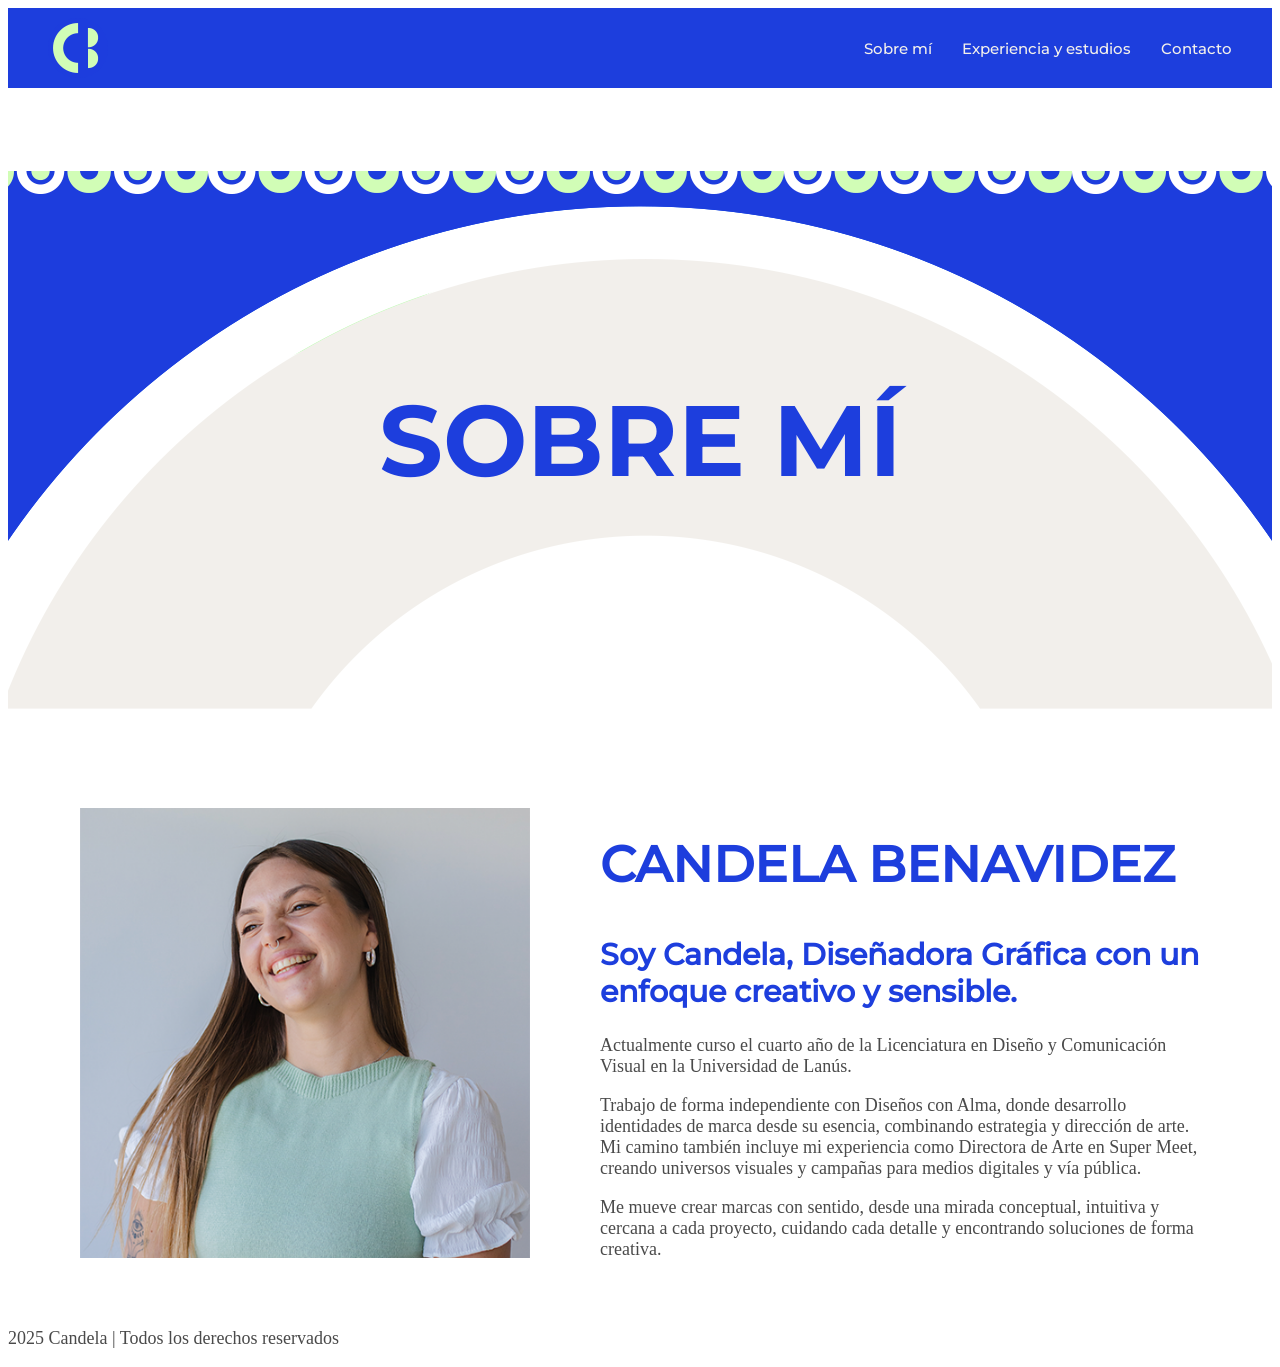
==== index.html @ 32b018f2 "cambios en el background y tipografias" ====
<!doctype html>
<html>
    <head>
        <meta charset="UTF-8">
        <title>Curriculum Benavidez Candela</title> 
        <link href="estilos.css" rel="stylesheet" type="text/css">
    </head>
<body>
    <header>
        <nav class="botonera">
            <img src="img/logo_header.png" alt="Logo de Candela" width="60" height="60" class="logo">
            <ul>
                <li><a href="index.html">Sobre mí</a></li>
                <li><a href="experiencia_estudios.html">Experiencia y estudios</a></li>
                <li><a href="contacto.html">Contacto</a></li>
            </ul>
        </nav>
    </header>

    <main id="cabecera">
        <h2 class="titulo">SOBRE MÍ</h2>
        <section class="contenido">
            <div class="contenido-imagen">
                <img src="img/foto-perfil.png" alt="Foto de perfil de Candela" width="450" height="450">
            </div>
            <div class="contenido-texto">
                <h1>CANDELA BENAVIDEZ</h1>
                <h2>Soy Candela, Diseñadora Gráfica con un enfoque creativo y sensible.</h2>
                <p> Actualmente curso el cuarto año de la Licenciatura en Diseño y Comunicación Visual en la Universidad de Lanús.</p>                    
                    <p> Trabajo de forma independiente con Diseños con Alma, donde desarrollo identidades de marca desde su esencia, combinando estrategia y dirección de arte. Mi camino también incluye mi experiencia como Directora de Arte en Super Meet, creando universos visuales y campañas para medios digitales y vía pública.</p>              
                        <p> Me mueve crear marcas con sentido, desde una mirada conceptual, intuitiva y cercana a cada proyecto, cuidando cada detalle y encontrando soluciones de forma creativa.</p>
            </div>
        </section>
    </main>

    <footer>
        <p>2025 Candela | Todos los derechos reservados</p>
    </footer>
</body>
</html>
---- estilos.css ----
@charset "utf-8";
@font-face {
    font-family: "montserrat bold";
    src: url(fonts/Montserrat-Bold.ttf) format('truetype');
    font-weight: bold;
    font-style: normal;
}
@font-face {
    font-family: "montserrat medium";
    src: url(fonts/Montserrat-Medium.ttf) format('truetype');
    font: weight 500px;
    font-style: normal;
}
@font-face {
    font-family: "montserrat regular";
    src: url(fonts/Montserrat-Regular.ttf) format ('truetype');
    font-weight: regular;
    font-style: normal;
}
h1{
    color: #1d3edd;
    font-size: 50px;
    font-family: "montserrat medium";
}
h2{
    color: #1d3edd;
    font-size: 30px;
    font-family:"montserrat medium";
}
h3{
    color: #4a4a4a;
    font-size: 25px;
    font-family: "montserrat regular";
}
p{
    color: #4a4a4a;
    font-size:18px;
    font-family: "montserrat regular";
}

.botonera {
    /*width: 1440px;*/
    height: 80px;
    background-color: #1d3edd;
    display: flex;
    justify-content: space-between;
    align-items: center;
    padding-right: 40px;
}
.botonera ul {
    list-style: none;
    display: flex;
    margin: 0;
    padding: 0;
    gap: 30px; 
    font-size: 15px;
    font-family: "montserrat medium";
}

a{
    text-decoration: none;
}
a:link{
    color: #f3f0eb;
}
a:visited {
    color: #f3f0eb;
}
a:hover{
    color: #d3feb6;
    font-size: medium;
}
.logo {
    height: 60px;
    margin-left: 40px;
    margin-right: auto;
  }

#cabecera
.titulo {
    width: 100%;
    height: 538px;
    display: flex;
    justify-content: center;
    align-items: center;
    color: #1d3edd;
    font-size: 100px;
    font-family: "montserrat bold";
    background-image: url(img/fondo_sobremi.png);
    background-repeat: no-repeat;
    background-size: cover;    
    background-position: center;
}
 .contenido {
        display: flex;
        /*flex-wrap: wrap;*/
        align-items: center;
        justify-content: center;
        gap: 40px;
        max-width: 1200px;
        margin: 50px auto;
 }

 .contenido-imagen img {
        object-fit: cover;
        margin-right: 30px;
    }
    
.contenido-texto {
        max-width: 50%;
     }

.fondo {
        display: block;
        width: 100%;
    }
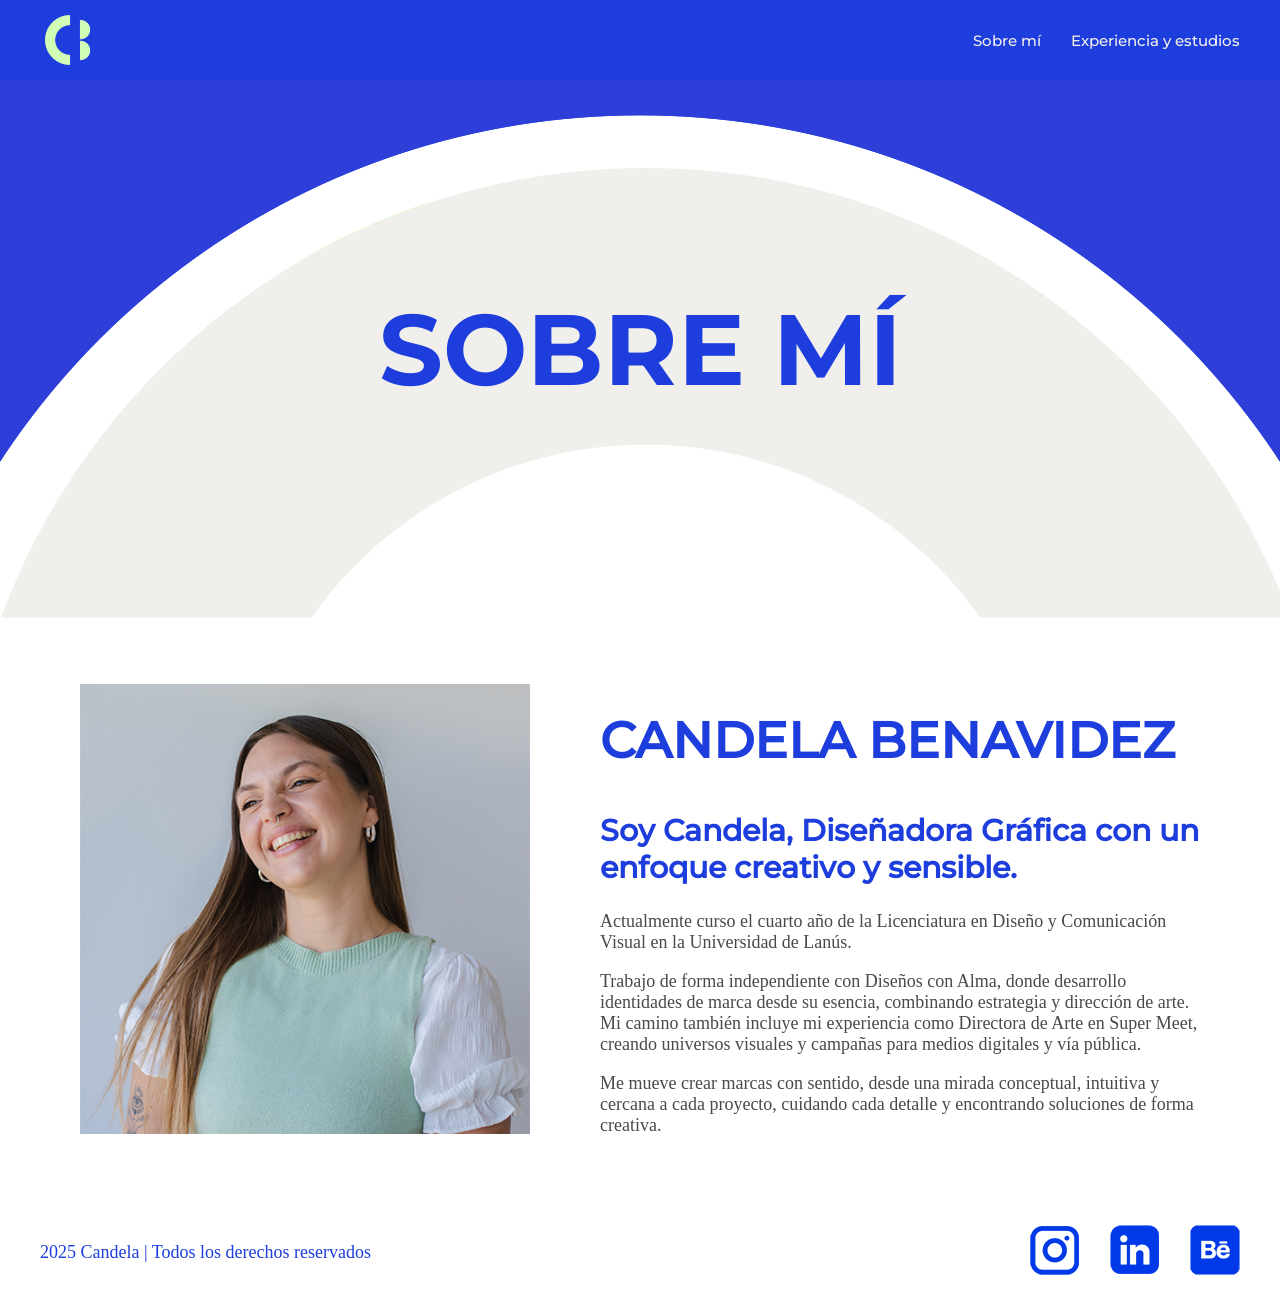
==== commit bb59ce4f: "Pre entrega TP1 CV" ====
--- a/index.html
+++ b/index.html
@@ -4,6 +4,7 @@
         <meta charset="UTF-8">
         <title>Curriculum Benavidez Candela</title> 
         <link href="estilos.css" rel="stylesheet" type="text/css">
+        <link rel="icon" href="img/favicon.png">
     </head>
 <body>
     <header>
@@ -12,7 +13,6 @@
             <ul>
                 <li><a href="index.html">Sobre mí</a></li>
                 <li><a href="experiencia_estudios.html">Experiencia y estudios</a></li>
-                <li><a href="contacto.html">Contacto</a></li>
             </ul>
         </nav>
     </header>
@@ -33,8 +33,23 @@
         </section>
     </main>
 
-    <footer>
+    <footer class="footer">
+<section class="derechos-reservados">
         <p>2025 Candela | Todos los derechos reservados</p>
+    </section>
+    <section class="redes">
+        <a href="https://www.instagram.com/candelabenavidezz/" target="_blank">
+            <img src="img/icono-instagram.png">
+        </a>
+
+        <a href="https://www.linkedin.com/in/candelabe" target="_blank">
+            <img src= "img/icono-linkedin.png">
+        </a>
+
+        <a href="https://www.behance.net/candelabenavid" target="_blank">
+            <img src="img/icono-behance.png">
+        </a>
+    </section>
     </footer>
-</body>
+</body
 </html> 
--- a/estilos.css
+++ b/estilos.css
@@ -28,7 +28,7 @@
     font-family:"montserrat medium";
 }
 h3{
-    color: #4a4a4a;
+    color:#1d3edd;
     font-size: 25px;
     font-family: "montserrat regular";
 }
@@ -39,7 +39,6 @@
 }
 
 .botonera {
-    /*width: 1440px;*/
     height: 80px;
     background-color: #1d3edd;
     display: flex;
@@ -76,8 +75,7 @@
     margin-right: auto;
   }
 
-#cabecera
-.titulo {
+#cabecera .titulo {
     width: 100%;
     height: 538px;
     display: flex;
@@ -90,10 +88,10 @@
     background-repeat: no-repeat;
     background-size: cover;    
     background-position: center;
+    margin: 0;
 }
  .contenido {
         display: flex;
-        /*flex-wrap: wrap;*/
         align-items: center;
         justify-content: center;
         gap: 40px;
@@ -115,3 +113,79 @@
         width: 100%;
     }
 
+.footer {
+    display: flex;
+    justify-content: space-between;
+    align-items: center;
+    padding: 20px 40px;
+}
+
+.footer p {
+    color: #1d3edd;
+}
+.redes{
+    display: flex;
+    gap: 30px;
+}
+
+#cabecera-experiencia-estudios .titulo {
+    width: 100%;
+    height: 538px;
+    display: flex;
+    justify-content:left;
+    align-items: center;
+    color: #1d3edd;
+    font-size: 100px;
+    font-family: "montserrat bold";
+    background-image: url(img/fondo_experienciayestudios.png);
+    background-repeat: no-repeat;
+    background-size: cover;    
+    background-position: center;
+    margin: 0;
+    padding-left: 40px;
+    box-sizing: border-box;
+}
+.experiencia {
+    background-image: url(img/fondo_experiencia-lista.png);
+    background-size: cover;
+    background-repeat: no-repeat;
+    background-position: center;
+    }
+.contenido-experiencia{
+    max-width: 700px;
+    margin-left: 40px;
+    margin-top: 40px;
+} 
+.experiencia ul {
+    list-style: none;
+}
+.dos-columnas {
+    background-image: url(img/fondo_doscolumnas.png);
+    background-size: 50% 100%;
+    background-repeat: no-repeat;
+    background-position: left;
+    display: flex;
+    gap: 150px;
+    padding: 40px;
+}
+.dos-columnas ul {
+    list-style: none;
+}
+.dos-columnas li {
+    color:#1d3edd;
+    font-size:18px;
+    font-family: "montserrat regular";
+}
+.titulo-trabajos{
+    margin-left: 40px;
+    padding: 20px;
+}
+.galeria {
+    display: flex;
+    justify-content: center;
+    gap: 40px;
+}
+
+body {
+    margin: 0;
+}
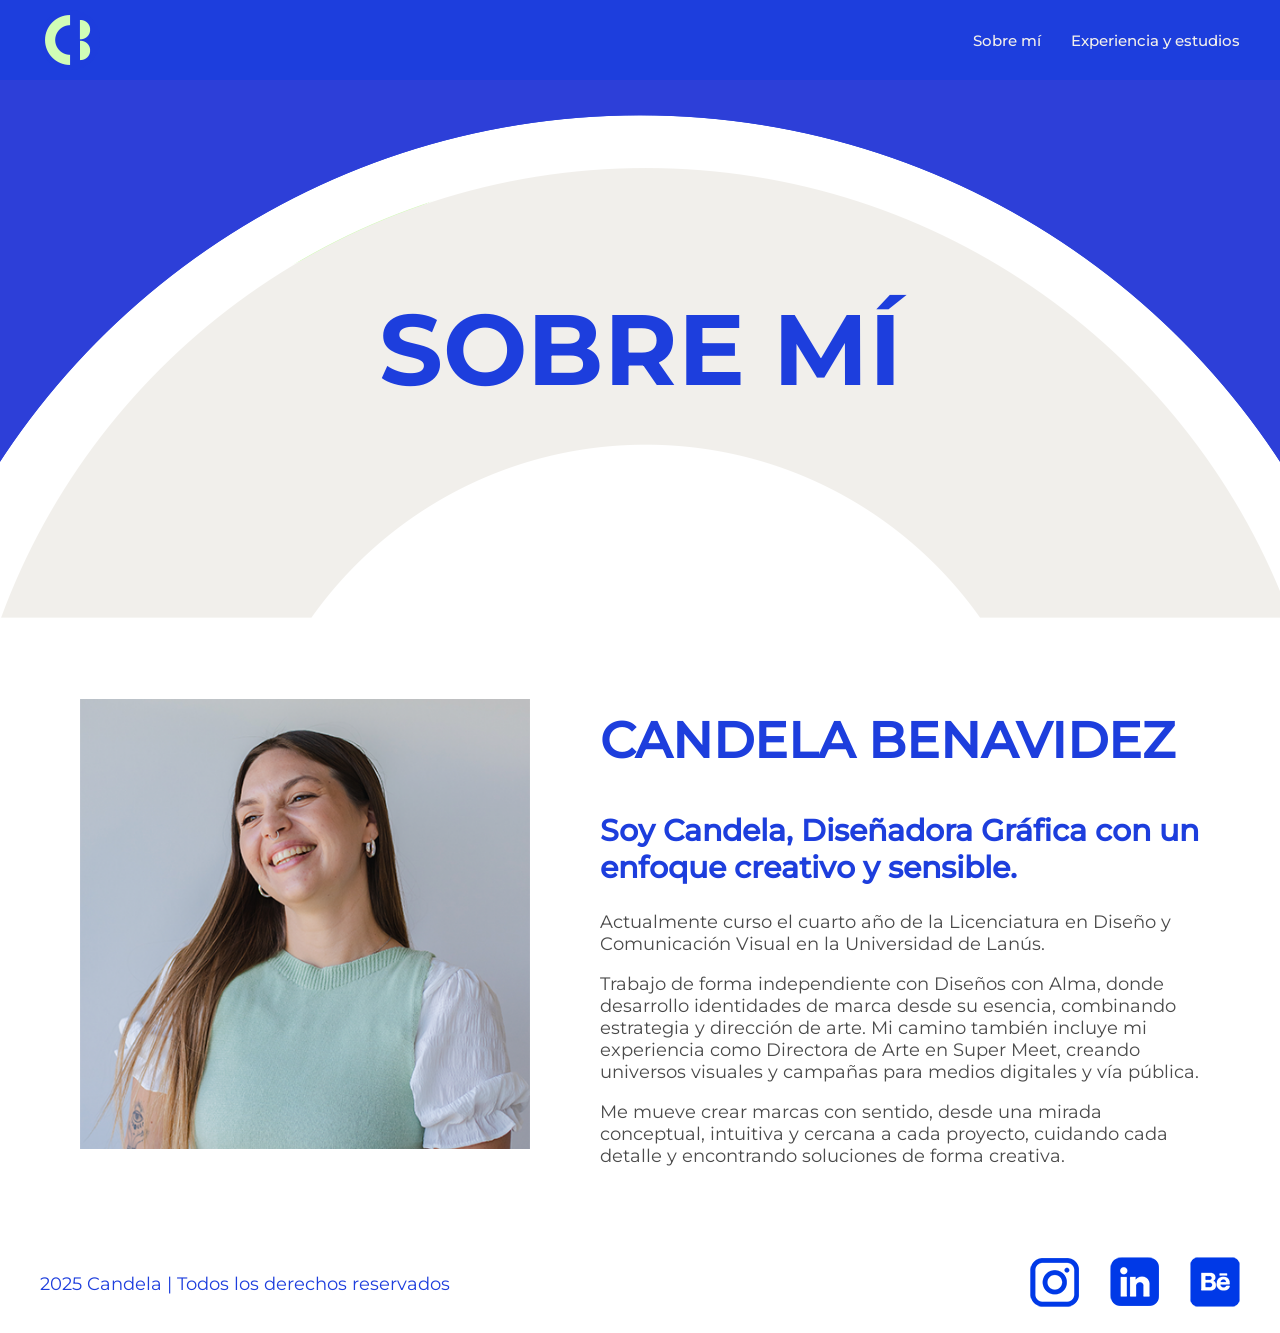
==== commit 709331c6: "ENTREGA CON CORRECCIONES" ====
--- a/index.html
+++ b/index.html
@@ -4,11 +4,11 @@
         <meta charset="UTF-8">
         <title>Curriculum Benavidez Candela</title> 
         <link href="estilos.css" rel="stylesheet" type="text/css">
-        <link rel="icon" href="img/favicon.png">
+        <link rel="icon" type="image/png" href="img/favicon.png">
     </head>
 <body>
     <header>
-        <nav class="botonera">
+        <nav>
             <img src="img/logo_header.png" alt="Logo de Candela" width="60" height="60" class="logo">
             <ul>
                 <li><a href="index.html">Sobre mí</a></li>
@@ -16,7 +16,6 @@
             </ul>
         </nav>
     </header>
-
     <main id="cabecera">
         <h2 class="titulo">SOBRE MÍ</h2>
         <section class="contenido">
@@ -27,29 +26,26 @@
                 <h1>CANDELA BENAVIDEZ</h1>
                 <h2>Soy Candela, Diseñadora Gráfica con un enfoque creativo y sensible.</h2>
                 <p> Actualmente curso el cuarto año de la Licenciatura en Diseño y Comunicación Visual en la Universidad de Lanús.</p>                    
-                    <p> Trabajo de forma independiente con Diseños con Alma, donde desarrollo identidades de marca desde su esencia, combinando estrategia y dirección de arte. Mi camino también incluye mi experiencia como Directora de Arte en Super Meet, creando universos visuales y campañas para medios digitales y vía pública.</p>              
-                        <p> Me mueve crear marcas con sentido, desde una mirada conceptual, intuitiva y cercana a cada proyecto, cuidando cada detalle y encontrando soluciones de forma creativa.</p>
+                <p> Trabajo de forma independiente con Diseños con Alma, donde desarrollo identidades de marca desde su esencia, combinando estrategia y dirección de arte. Mi camino también incluye mi experiencia como Directora de Arte en Super Meet, creando universos visuales y campañas para medios digitales y vía pública.</p>              
+                <p> Me mueve crear marcas con sentido, desde una mirada conceptual, intuitiva y cercana a cada proyecto, cuidando cada detalle y encontrando soluciones de forma creativa.</p>
             </div>
         </section>
     </main>
-
-    <footer class="footer">
-<section class="derechos-reservados">
-        <p>2025 Candela | Todos los derechos reservados</p>
-    </section>
-    <section class="redes">
-        <a href="https://www.instagram.com/candelabenavidezz/" target="_blank">
-            <img src="img/icono-instagram.png">
-        </a>
-
-        <a href="https://www.linkedin.com/in/candelabe" target="_blank">
-            <img src= "img/icono-linkedin.png">
-        </a>
-
-        <a href="https://www.behance.net/candelabenavid" target="_blank">
-            <img src="img/icono-behance.png">
-        </a>
-    </section>
+    <footer>
+        <div class="derechos-reservados">
+            <p>2025 Candela | Todos los derechos reservados</p>
+        </div>
+        <div class="redes">
+            <a href="https://www.instagram.com/candelabenavidezz/" target="_blank">
+            <img src="img/icono-instagram.png" alt="Instagram" width="50" height="50">
+            </a>
+            <a href="https://www.linkedin.com/in/candelabe" target="_blank">
+            <img src= "img/icono-linkedin.png" alt="Instagram" width="50" height="50">
+            </a>
+            <a href="https://www.behance.net/candelabenavid" target="_blank">
+            <img src="img/icono-behance.png" alt="Instagram" width="50" height="50">
+            </a>
+        </div>
     </footer>
-</body
+</body>
 </html> 
--- a/estilos.css
+++ b/estilos.css
@@ -8,13 +8,13 @@
 @font-face {
     font-family: "montserrat medium";
     src: url(fonts/Montserrat-Medium.ttf) format('truetype');
-    font: weight 500px;
+    font-weight: 500;
     font-style: normal;
 }
 @font-face {
     font-family: "montserrat regular";
-    src: url(fonts/Montserrat-Regular.ttf) format ('truetype');
-    font-weight: regular;
+    src: url(fonts/Montserrat-Regular.ttf) format('truetype');
+    font-weight: normal;
     font-style: normal;
 }
 h1{
@@ -38,7 +38,7 @@
     font-family: "montserrat regular";
 }
 
-.botonera {
+nav {
     height: 80px;
     background-color: #1d3edd;
     display: flex;
@@ -46,7 +46,7 @@
     align-items: center;
     padding-right: 40px;
 }
-.botonera ul {
+nav ul {
     list-style: none;
     display: flex;
     margin: 0;
@@ -81,7 +81,6 @@
     display: flex;
     justify-content: center;
     align-items: center;
-    color: #1d3edd;
     font-size: 100px;
     font-family: "montserrat bold";
     background-image: url(img/fondo_sobremi.png);
@@ -113,14 +112,14 @@
         width: 100%;
     }
 
-.footer {
+footer {
     display: flex;
     justify-content: space-between;
     align-items: center;
     padding: 20px 40px;
 }
 
-.footer p {
+footer p {
     color: #1d3edd;
 }
 .redes{
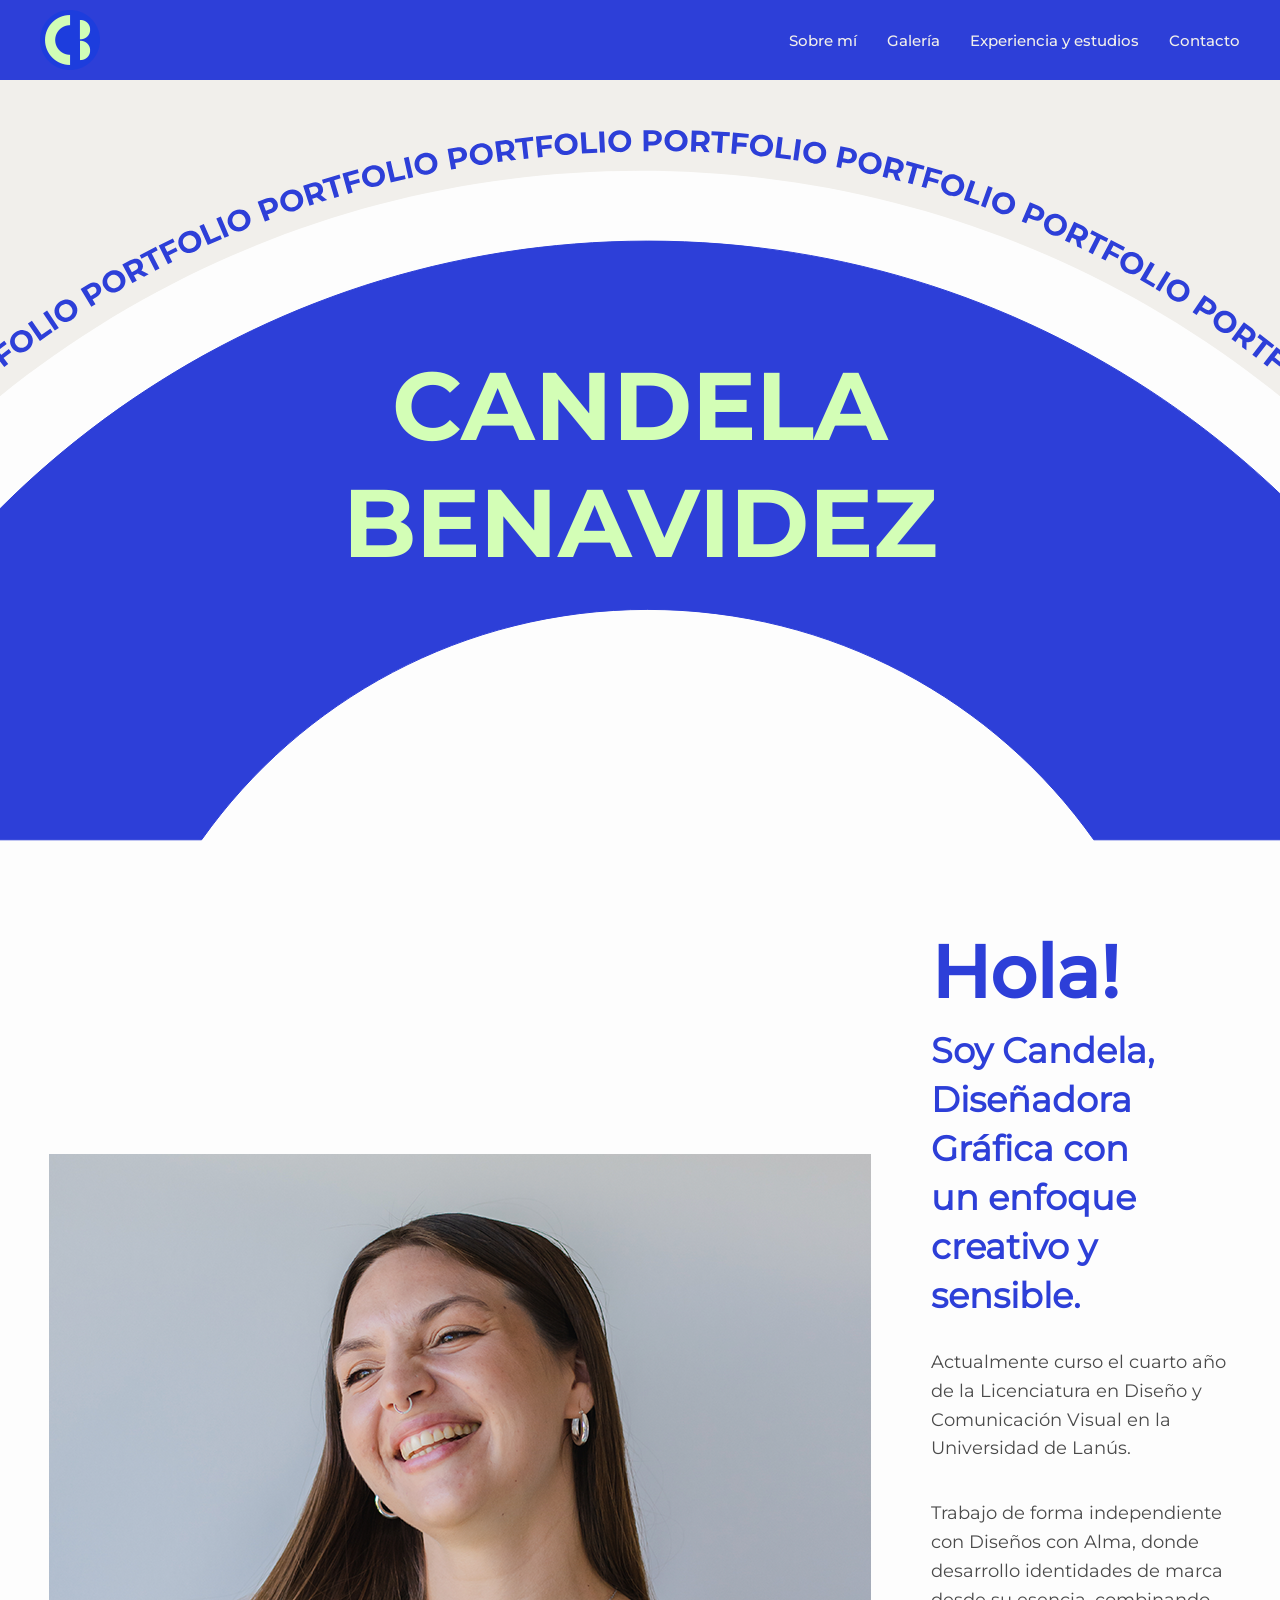
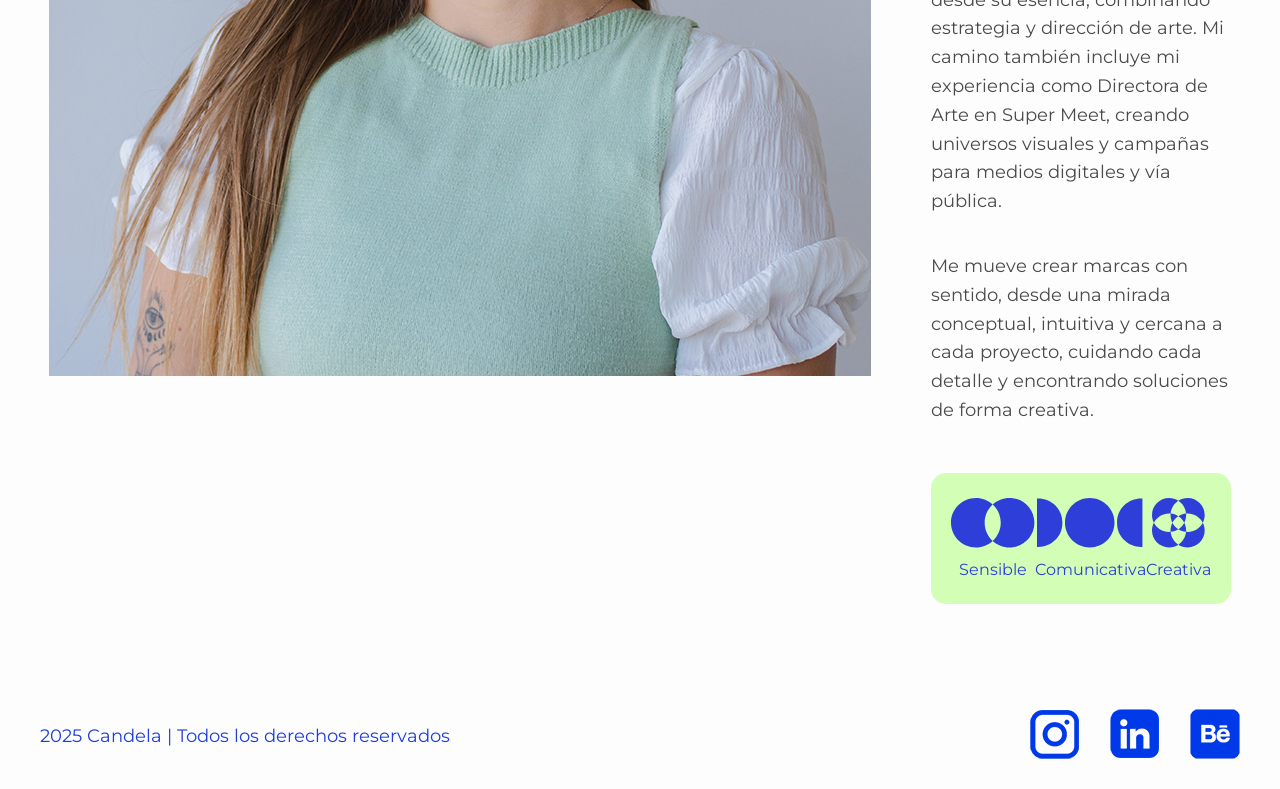
==== commit 0d906661: "Diseño completo de la sección sobre mi" ====
--- a/index.html
+++ b/index.html
@@ -1,33 +1,60 @@
 <!doctype html>
 <html>
-    <head>
-        <meta charset="UTF-8">
-        <title>Curriculum Benavidez Candela</title> 
-        <link href="estilos.css" rel="stylesheet" type="text/css">
-        <link rel="icon" type="image/png" href="img/favicon.png">
-    </head>
+
+<head>
+    <meta charset="UTF-8">
+    <meta name="viewport" content="width=device-width, initial-scale=1.0">
+    <meta name="description" content="Curriculum vitae de Candela Benavídez. Detalle de experiencia laboral, estudios y habilidades profesionales.">
+    <meta name="author" content="Candela Benavídez">
+    <meta name="keywords" content="Curriculum, Candela Benavidez, CV, experiencia laboral, perfil profesional">
+    <title>Sobre Mi - Curriculum Benavidez Candela</title>
+    <link href="estilos.css" rel="stylesheet" type="text/css">
+    <link rel="icon" type="image/png" href="img/favicon.png">
+</head>
+
 <body>
     <header>
         <nav>
             <img src="img/logo_header.png" alt="Logo de Candela" width="60" height="60" class="logo">
             <ul>
                 <li><a href="index.html">Sobre mí</a></li>
+                <li><a href="galeria.html">Galería</a></li>
                 <li><a href="experiencia_estudios.html">Experiencia y estudios</a></li>
+                <li><a href="contacto.html">Contacto</a></li>
             </ul>
         </nav>
-    </header>
-    <main id="cabecera">
-        <h2 class="titulo">SOBRE MÍ</h2>
+    </header> 
+        <section id="cabecera">
+            <h1 class="titulo">CANDELA<br>BENAVIDEZ</h1>
+        </section> 
+    <main>
         <section class="contenido">
+            
             <div class="contenido-imagen">
-                <img src="img/foto-perfil.png" alt="Foto de perfil de Candela" width="450" height="450">
+                <img src="img/foto-perfil.png" alt="Foto de perfil de Candela" width="822" height="822">
             </div>
             <div class="contenido-texto">
-                <h1>CANDELA BENAVIDEZ</h1>
-                <h2>Soy Candela, Diseñadora Gráfica con un enfoque creativo y sensible.</h2>
-                <p> Actualmente curso el cuarto año de la Licenciatura en Diseño y Comunicación Visual en la Universidad de Lanús.</p>                    
-                <p> Trabajo de forma independiente con Diseños con Alma, donde desarrollo identidades de marca desde su esencia, combinando estrategia y dirección de arte. Mi camino también incluye mi experiencia como Directora de Arte en Super Meet, creando universos visuales y campañas para medios digitales y vía pública.</p>              
-                <p> Me mueve crear marcas con sentido, desde una mirada conceptual, intuitiva y cercana a cada proyecto, cuidando cada detalle y encontrando soluciones de forma creativa.</p>
+                <h2>Hola!</h2>
+                <h3>Soy Candela, Diseñadora Gráfica con<br>un enfoque creativo y sensible.</h3>
+                <p>Actualmente curso el cuarto año de la Licenciatura en Diseño y Comunicación Visual en la Universidad de Lanús.</p>
+                <p>Trabajo de forma independiente con Diseños con Alma, donde desarrollo identidades de marca desde su esencia, combinando estrategia y dirección de arte. Mi camino también incluye mi experiencia como Directora de Arte en Super Meet, creando universos visuales y campañas para medios digitales y vía pública.</p>
+                <p>Me mueve crear marcas con sentido, desde una mirada conceptual, intuitiva y cercana a cada proyecto, cuidando cada detalle y encontrando soluciones de forma creativa.</p>
+                
+            <div class="esencia-card">
+                <ul class="esencia-lista">
+                    <li class="esencia-item">
+                        <img src="img/icono-sensible.svg" alt="Icono Sensible" width="50" height="50">
+                        <span>Sensible</span>
+                    </li>
+                    <li class="esencia-item">
+                        <img src="img/icono-comunicativa.svg" alt="Icono Comunicativa" width="50" height="50">
+                        <span>Comunicativa</span>
+                    </li>
+                    <li class="esencia-item">
+                        <img src="img/icono-creativa.svg" alt="Icono Creativa" width="50" height="50">
+                        <span>Creativa</span>
+                    </li>
+                </ul>
             </div>
         </section>
     </main>
@@ -37,15 +64,16 @@
         </div>
         <div class="redes">
             <a href="https://www.instagram.com/candelabenavidezz/" target="_blank">
-            <img src="img/icono-instagram.png" alt="Instagram" width="50" height="50">
+                <img src="img/icono-instagram.png" alt="Instagram" width="50" height="50">
             </a>
             <a href="https://www.linkedin.com/in/candelabe" target="_blank">
-            <img src= "img/icono-linkedin.png" alt="Instagram" width="50" height="50">
+                <img src="img/icono-linkedin.png" alt="Instagram" width="50" height="50">
             </a>
             <a href="https://www.behance.net/candelabenavid" target="_blank">
-            <img src="img/icono-behance.png" alt="Instagram" width="50" height="50">
+                <img src="img/icono-behance.png" alt="Instagram" width="50" height="50">
             </a>
         </div>
     </footer>
 </body>
-</html> +
+</html>
--- a/estilos.css
+++ b/estilos.css
@@ -1,4 +1,16 @@
 @charset "utf-8";
+:root {
+    --color-verde: #D3FEB6;
+    --color-azul: #2D3FD8;
+    --color-gris: #4A4A4A;
+    --color-gris-claro: #F1EFEB;
+    --color-blanco: #FDFDFD;
+
+    --fuente-bold: "montserrat bold", sans-serif;
+    --fuente-medium: "montserrat medium", sans-serif;
+    --fuente-regular: "montserrat regular", sans-serif;
+}
+
 @font-face {
     font-family: "montserrat bold";
     src: url(fonts/Montserrat-Bold.ttf) format('truetype');
@@ -17,30 +29,48 @@
     font-weight: normal;
     font-style: normal;
 }
-h1{
-    color: #1d3edd;
-    font-size: 50px;
-    font-family: "montserrat medium";
-}
-h2{
-    color: #1d3edd;
-    font-size: 30px;
-    font-family:"montserrat medium";
-}
-h3{
-    color:#1d3edd;
-    font-size: 25px;
-    font-family: "montserrat regular";
-}
-p{
-    color: #4a4a4a;
-    font-size:18px;
-    font-family: "montserrat regular";
+body {
+    margin: 0;
+    padding: 0;
+    background-color: var(--color-blanco);
+    color: var(--color-gris);
+    font-family: var(--fuente-regular);
+}
+
+h1 {
+    color: var(--color-azul);
+    font-size: 96px; 
+    font-family: var(--fuente-bold);
+}
+
+h2 {
+    color: var(--color-azul);
+    font-size: 73px; 
+    font-family: var(--fuente-medium);
+}
+
+h3 {
+    color: var(--color-azul);
+    font-size: 35px; 
+    font-family: var(--fuente-regular);
+}
+
+h4 {
+    color: var(--color-gris); 
+    font-size: 24px; 
+    font-family: var(--fuente-regular);
+}
+
+p {
+    color: var(--color-gris);
+    font-size: 18px;
+    font-family: var(--fuente-regular);
+    line-height: 1.6; 
 }
 
 nav {
     height: 80px;
-    background-color: #1d3edd;
+    background-color: var(--color-azul);
     display: flex;
     justify-content: space-between;
     align-items: center;
@@ -53,20 +83,20 @@
     padding: 0;
     gap: 30px; 
     font-size: 15px;
-    font-family: "montserrat medium";
+    font-family: var(--fuente-medium);
 }
 
 a{
     text-decoration: none;
 }
 a:link{
-    color: #f3f0eb;
+    color: var(--color-gris-claro);
 }
 a:visited {
-    color: #f3f0eb;
+    color: var(--color-gris-claro);
 }
 a:hover{
-    color: #d3feb6;
+    color: var(--color-verde);
     font-size: medium;
 }
 .logo {
@@ -75,43 +105,105 @@
     margin-right: auto;
   }
 
+#cabecera {
+    width: 100%;
+    background-color: var(--color-gris-claro); 
+}
+
 #cabecera .titulo {
     width: 100%;
-    height: 538px;
+    max-width: 1920px;
+    height: 767px;
+    margin: 0 auto;
     display: flex;
     justify-content: center;
     align-items: center;
-    font-size: 100px;
-    font-family: "montserrat bold";
-    background-image: url(img/fondo_sobremi.png);
+    text-align: center;
+    color: var(--color-verde);
+    background-color: var(--color-gris-claro); /* <-- Tu salvavidas para pantallas gigantes */
+    background-image: url(img/fondo_hero_sobre_mi.svg);
     background-repeat: no-repeat;
     background-size: cover;    
     background-position: center;
-    margin: 0;
 }
  .contenido {
         display: flex;
         align-items: center;
         justify-content: center;
-        gap: 40px;
-        max-width: 1200px;
-        margin: 50px auto;
+        gap: 60px;
+        max-width: 1684px;
+        margin: 80px auto;
+        width: 100%;
+        padding-left: 50px;
+        padding-right: 50px;
+        box-sizing: border-box;    
+        background-color: var(--color-blanco);
  }
 
- .contenido-imagen img {
-        object-fit: cover;
-        margin-right: 30px;
-    }
+.contenido-imagen {
+    max-width: 822px;
+    display: flex;
+    justify-content: center;
+}
     
 .contenido-texto {
-        max-width: 50%;
-     }
+    max-width: 822px;
+    display: flex;
+    flex-direction: column;
+}
+
+.contenido-texto h2 {
+    margin-top: 0;      
+    margin-bottom: 10px;
+}
+
+.contenido-texto h3 {
+    line-height: 1.4;
+    font-weight: 600;
+    margin-top: 0; 
+    margin-bottom: 10px; 
+}
 
 .fondo {
         display: block;
         width: 100%;
     }
-
+.esencia-card {
+    background-color: var(--color-verde); 
+    border-radius: 15px;                       
+    padding: 25px 20px;                        
+    margin-top: 30px;                          
+    width: 100%;                               
+    box-sizing: border-box;                    
+}
+
+.esencia-lista {
+    display: flex;
+    justify-content: space-around; 
+    align-items: center;           
+    list-style: none;              
+    padding: 0;                   
+    margin: 0;
+}
+
+.esencia-item {
+    display: flex;
+    flex-direction: column;        
+    align-items: center;           
+    gap: 12px;                     
+}
+
+.esencia-item img {
+    height: 50px;
+    width: auto;
+}
+
+.esencia-item span {
+    color: var(--color-azul);      
+    font-size: 16px;               
+    font-weight: 500;              
+    text-align: center;
+}
 footer {
     display: flex;
     justify-content: space-between;
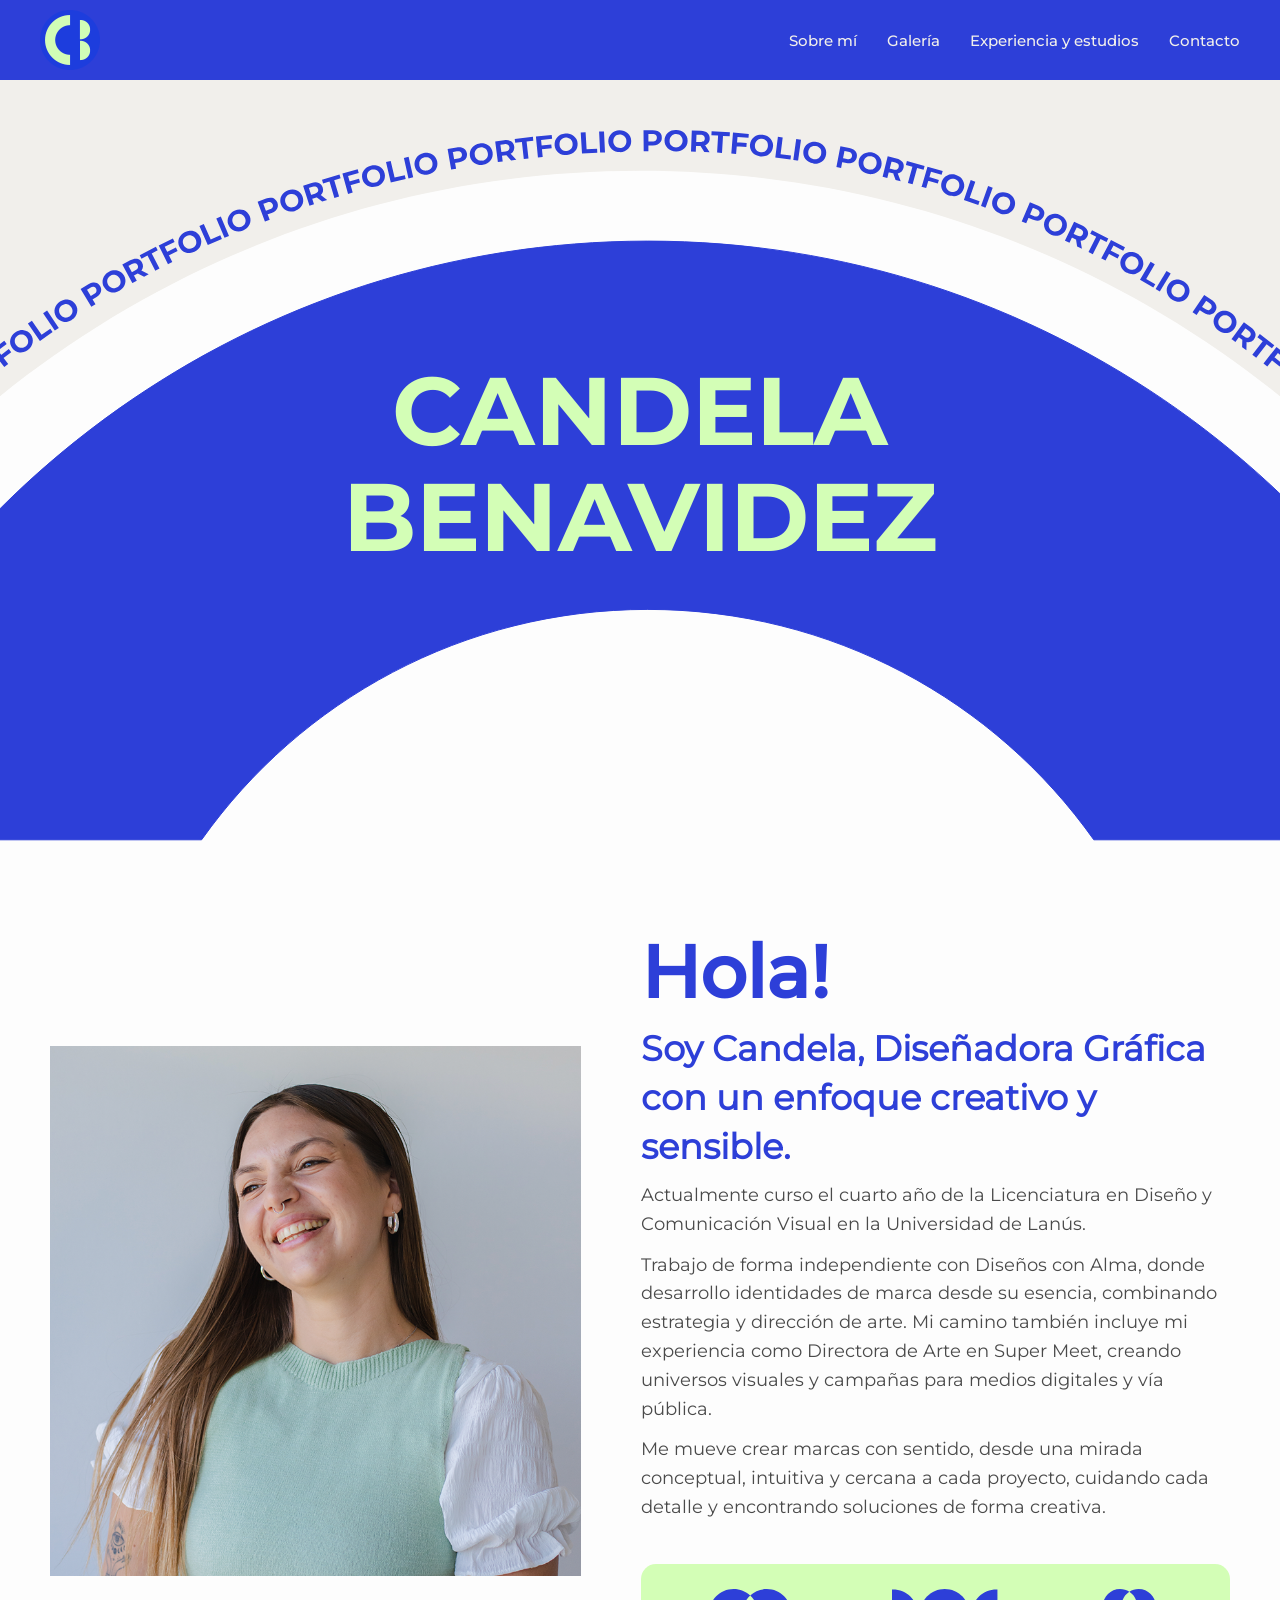
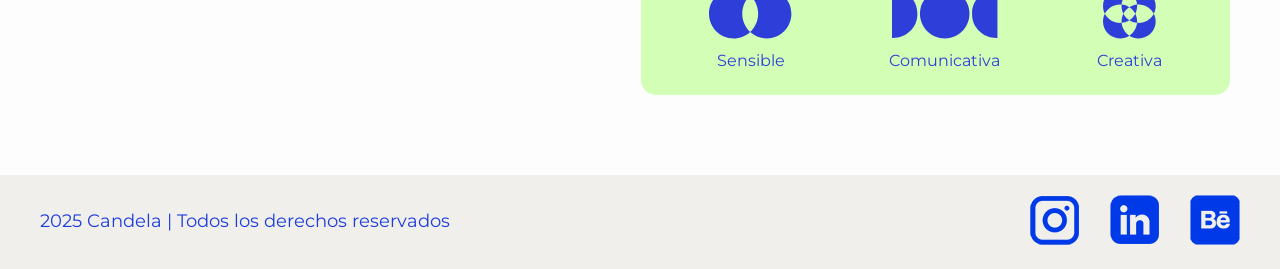
==== commit 382e60f5: "correcciones pre entrega" ====
--- a/index.html
+++ b/index.html
@@ -9,33 +9,32 @@
     <meta name="keywords" content="Curriculum, Candela Benavidez, CV, experiencia laboral, perfil profesional">
     <title>Sobre Mi - Curriculum Benavidez Candela</title>
     <link href="estilos.css" rel="stylesheet" type="text/css">
-    <link rel="icon" type="image/png" href="img/favicon.png">
+    <link rel="icon" type="image/png" href="img/logos/favicon.png">
 </head>
 
 <body>
     <header>
         <nav>
-            <img src="img/logo_header.png" alt="Logo de Candela" width="60" height="60" class="logo">
-            <ul>
-                <li><a href="index.html">Sobre mí</a></li>
-                <li><a href="galeria.html">Galería</a></li>
-                <li><a href="experiencia_estudios.html">Experiencia y estudios</a></li>
-                <li><a href="contacto.html">Contacto</a></li>
-            </ul>
+            <img src="img/logos/logo_header.png" alt="Logo de Candela" width="60" height="60" class="logo">
+            <a href="index.html">Sobre mí</a>
+            <a href="galeria.html">Galería</a>
+            <a href="experiencia_estudios.html">Experiencia y estudios</a>
+            <a href="contacto.html">Contacto</a>
         </nav>
     </header> 
+    <main>
         <section id="cabecera">
-            <h1 class="titulo">CANDELA<br>BENAVIDEZ</h1>
-        </section> 
-    <main>
+            <div class="cabecera-imagen"> 
+                <h1>CANDELA BENAVIDEZ</h1>
+            </div>
+        </section>
         <section class="contenido">
-            
             <div class="contenido-imagen">
-                <img src="img/foto-perfil.png" alt="Foto de perfil de Candela" width="822" height="822">
+                <img src="img/index/foto-perfil.png" alt="Foto de perfil de Candela" width="822" height="822">
             </div>
             <div class="contenido-texto">
                 <h2>Hola!</h2>
-                <h3>Soy Candela, Diseñadora Gráfica con<br>un enfoque creativo y sensible.</h3>
+                <h3>Soy Candela, Diseñadora Gráfica con un enfoque creativo y sensible.</h3>
                 <p>Actualmente curso el cuarto año de la Licenciatura en Diseño y Comunicación Visual en la Universidad de Lanús.</p>
                 <p>Trabajo de forma independiente con Diseños con Alma, donde desarrollo identidades de marca desde su esencia, combinando estrategia y dirección de arte. Mi camino también incluye mi experiencia como Directora de Arte en Super Meet, creando universos visuales y campañas para medios digitales y vía pública.</p>
                 <p>Me mueve crear marcas con sentido, desde una mirada conceptual, intuitiva y cercana a cada proyecto, cuidando cada detalle y encontrando soluciones de forma creativa.</p>
@@ -43,15 +42,15 @@
             <div class="esencia-card">
                 <ul class="esencia-lista">
                     <li class="esencia-item">
-                        <img src="img/icono-sensible.svg" alt="Icono Sensible" width="50" height="50">
+                        <img src="img/index/icono-sensible.svg" alt="Icono Sensible" width="50" height="50">
                         <span>Sensible</span>
                     </li>
                     <li class="esencia-item">
-                        <img src="img/icono-comunicativa.svg" alt="Icono Comunicativa" width="50" height="50">
+                        <img src="img/index/icono-comunicativa.svg" alt="Icono Comunicativa" width="50" height="50">
                         <span>Comunicativa</span>
                     </li>
                     <li class="esencia-item">
-                        <img src="img/icono-creativa.svg" alt="Icono Creativa" width="50" height="50">
+                        <img src="img/index/icono-creativa.svg" alt="Icono Creativa" width="50" height="50">
                         <span>Creativa</span>
                     </li>
                 </ul>
@@ -64,13 +63,13 @@
         </div>
         <div class="redes">
             <a href="https://www.instagram.com/candelabenavidezz/" target="_blank">
-                <img src="img/icono-instagram.png" alt="Instagram" width="50" height="50">
+                <img src="img/footer/icono-instagram.png" alt="Instagram" width="50" height="50">
             </a>
             <a href="https://www.linkedin.com/in/candelabe" target="_blank">
-                <img src="img/icono-linkedin.png" alt="Instagram" width="50" height="50">
+                <img src="img/footer/icono-linkedin.png" alt="Instagram" width="50" height="50">
             </a>
             <a href="https://www.behance.net/candelabenavid" target="_blank">
-                <img src="img/icono-behance.png" alt="Instagram" width="50" height="50">
+                <img src="img/footer/icono-behance.png" alt="Instagram" width="50" height="50">
             </a>
         </div>
     </footer>
--- a/estilos.css
+++ b/estilos.css
@@ -1,4 +1,11 @@
 @charset "utf-8";
+
+* {
+    margin: 0;
+    padding: 0;
+    box-sizing: border-box;
+}
+
 :root {
     --color-verde: #D3FEB6;
     --color-azul: #2D3FD8;
@@ -56,7 +63,7 @@
 }
 
 h4 {
-    color: var(--color-gris); 
+    color: var(--color-azul); 
     font-size: 24px; 
     font-family: var(--fuente-regular);
 }
@@ -72,17 +79,11 @@
     height: 80px;
     background-color: var(--color-azul);
     display: flex;
-    justify-content: space-between;
+    justify-content: flex-end; 
     align-items: center;
     padding-right: 40px;
-}
-nav ul {
-    list-style: none;
-    display: flex;
-    margin: 0;
-    padding: 0;
-    gap: 30px; 
-    font-size: 15px;
+    gap: 30px;              /* El espacio entre tus enlaces */
+    font-size: 15px;        /* Mové los estilos de fuente acá */
     font-family: var(--fuente-medium);
 }
 
@@ -110,7 +111,7 @@
     background-color: var(--color-gris-claro); 
 }
 
-#cabecera .titulo {
+.cabecera-imagen {
     width: 100%;
     max-width: 1920px;
     height: 767px;
@@ -118,20 +119,30 @@
     display: flex;
     justify-content: center;
     align-items: center;
-    text-align: center;
-    color: var(--color-verde);
-    background-color: var(--color-gris-claro); /* <-- Tu salvavidas para pantallas gigantes */
-    background-image: url(img/fondo_hero_sobre_mi.svg);
+    background-image: url(img/index/fondo_hero_sobre_mi.svg);
     background-repeat: no-repeat;
     background-size: cover;    
     background-position: center;
 }
+
+#cabecera h1 {
+    z-index: 1; 
+    width: 300px;
+    text-align: center;
+    color: var(--color-verde);
+    line-height: 1.1;
+    margin: 0 auto;
+    display: flex;
+    justify-content: center;
+    align-items: center;
+}
+
  .contenido {
         display: flex;
         align-items: center;
         justify-content: center;
-        gap: 60px;
-        max-width: 1684px;
+        gap: 60px; 
+    max-width: 1400px; 
         margin: 80px auto;
         width: 100%;
         padding-left: 50px;
@@ -141,20 +152,27 @@
  }
 
 .contenido-imagen {
-    max-width: 822px;
-    display: flex;
-    justify-content: center;
+    width: 45%; 
+    display: flex;
+    justify-content: center;
+}
+
+.contenido-imagen img {
+    width: 100%; 
+    max-width: 822px; 
+    height: auto;
+    display: block;
 }
     
 .contenido-texto {
-    max-width: 822px;
+    width: 50%;
     display: flex;
     flex-direction: column;
 }
 
 .contenido-texto h2 {
     margin-top: 0;      
-    margin-bottom: 10px;
+    margin-bottom: 8px;
 }
 
 .contenido-texto h3 {
@@ -162,6 +180,11 @@
     font-weight: 600;
     margin-top: 0; 
     margin-bottom: 10px; 
+}
+
+.contenido-texto p {
+    margin-top: 0;    
+    margin-bottom: 12px;  
 }
 
 .fondo {
@@ -209,6 +232,7 @@
     justify-content: space-between;
     align-items: center;
     padding: 20px 40px;
+    background-color: var(--color-gris-claro); 
 }
 
 footer p {
@@ -218,65 +242,406 @@
     display: flex;
     gap: 30px;
 }
-
-#cabecera-experiencia-estudios .titulo {
-    width: 100%;
-    height: 538px;
-    display: flex;
-    justify-content:left;
-    align-items: center;
-    color: #1d3edd;
-    font-size: 100px;
-    font-family: "montserrat bold";
-    background-image: url(img/fondo_experienciayestudios.png);
-    background-repeat: no-repeat;
-    background-size: cover;    
-    background-position: center;
-    margin: 0;
-    padding-left: 40px;
+/*galeria*/
+
+.galeria-hero {
+    width: 100%;
+    overflow: hidden;
+}
+
+.imagen-hero-completa {
+    width: 100%;
+    max-width: 1920px; 
+    height: auto;
+    display: block;
+    margin: 0 auto;
+}
+
+.seccion-grilla {
+    max-width: 1400px; 
+    margin: 80px auto;
+    padding: 0 50px;
+    display: flex;
+    justify-content: space-between;
+    gap: 30px; 
+}
+
+.columna-galeria {
+    width: 32%; 
+    display: flex;
+    flex-direction: column;
+    gap: 30px; 
+}
+
+.tarjeta-imagen {
+    width: 100%;
+}
+
+.tarjeta-imagen a {
+    display: flex;
+    width: 100%;
+}
+
+.tarjeta-imagen img {
+    width: 100%; 
+    height: auto; 
+    display: flex;
+    border-radius: 15px; 
+}
+
+.tarjeta-frase {
+    width: 100%;
+    height: 599px;
+    padding: 40px 30px;
+    box-sizing: border-box; /* solución que encontre para recortar el fondo de las frases */
+    display: flex;
+    align-items: center;
+    justify-content: center;
+}
+
+.tarjeta-frase p {
+    font-size: 35px;
+    font-family: var(--fuente-bold);
+    line-height: 1.4;
+    margin: 0;
+    text-align: left;
+}
+
+.frase-verde {
+    background-color: var(--color-verde);
+    color: var(--color-azul);
+    border-radius: 15px; 
+}
+.frase-verde p {
+    color: var(--color-azul);
+}
+
+.frase-azul {
+    background-color: var(--color-azul);
+    border-radius: 15px; 
+}
+.frase-azul p {
+    color: var(--color-verde);
+}
+
+.frase-gris {
+    background-color: var(--color-gris);
+    border-radius: 15px; 
+}
+.frase-gris p {
+    color: var(--color-verde);
+}
+/*para que abran las imagenes*/
+.modal-galeria {
+    position: fixed;
+    top: 0;
+    left: 0;
+    width: 100%;
+    height: 100%;
+    background-color: color-mix(in srgb, var(--color-blanco) 90%, transparent);
+    z-index: 99999;
+    display: none; 
+    align-items: center;
+    justify-content: center;
+}
+
+.modal-galeria:target {
+    display: flex !important;
+}
+
+.modal-cerrar-fondo {
+    position: absolute;
+    top: 0;
+    left: 0;
+    width: 100%;
+    height: 100%;
+    cursor: default;
+}
+
+.modal-contenido {
+    position: relative;
+    width: 85%;
+    max-width: 950px;
+    z-index: 100000;
+    display: flex;
+    justify-content: center;
+    align-items: center;
+}
+
+.modal-contenido img {
+    display: block !important;
+    width: 100% !important;
+    height: auto !important;
+    max-height: 80vh;
+    object-fit: contain;
+    border-radius: 15px;
+    box-shadow: 0 20px 50px var(--color-gris)
+}
+
+.boton-cerrar {
+    position: absolute;
+    top: -50px;
+    right: 10px;
+    color: var(--color-azul) !important; 
+    text-decoration: none;
+    z-index: 100001;
+}
+
+/*experiencia y estudios*/
+.seccion-banner {
+    background-color: var(--color-gris-claro);
+    padding: 40px;
+}
+
+.banner-bloque {
+    display: flex;
+    justify-content: space-between;
+    align-items: center;
+    max-width: 1400px;
+    margin: 0 auto;
+    width: 100%;
+}
+
+.banner-titulo {
+    font-family: var(--fuente-bold);
+    line-height: 1.1;
+    margin: 0;
+}
+
+.seccion-experiencia {
+    max-width: 1400px;
+    margin: 80px auto;
+    padding: 0 50px;
     box-sizing: border-box;
 }
-.experiencia {
-    background-image: url(img/fondo_experiencia-lista.png);
-    background-size: cover;
-    background-repeat: no-repeat;
-    background-position: center;
-    }
-.contenido-experiencia{
-    max-width: 700px;
-    margin-left: 40px;
-    margin-top: 40px;
-} 
-.experiencia ul {
+
+.titulo-seccion-azul {
+    margin-top: 0;
+    margin-bottom: 40px;
+}
+
+.contenedor-tarjetas {
+    display: flex;
+    justify-content: space-between;
+    gap: 30px;
+}
+
+.tarjeta-verde {
+    width: 32%; 
+    background-color: var(--color-verde);
+    padding: 35px 25px;
+    border-radius: 15px;
+    display: flex;
+    flex-direction: column;
+    gap: 10px;
+}
+
+.tarjeta-puesto {
+    display: flex;
+    font-size: 16px;
+    font-family: var(--fuente-medium);
+    color: var(--color-azul);
+    margin-bottom: 10px;
+}
+
+.tarjeta-empresa h3 {
+    font-size: 28px;
+    font-family: var(--fuente-bold);
+    margin-top: 0;
+    margin-bottom: 20px;
+}
+
+.tarjeta-empresa h4 {
+    font-size: 18px;
+    font-family: var(--fuente-bold);
+    margin-top: 20px;
+    margin-bottom: 20px;
+}
+
+.tarjeta-texto {
+    color: var(--color-azul); 
+    line-height: 1.5;
+    margin: 0;
+}
+
+.seccion-detalles {
+    max-width: 1400px;
+    margin: 80px auto;
+    padding: 0 50px;
+    display: flex;
+    justify-content: space-between;
+}
+
+
+.bloque-educacion {
+    width: 45%;
+}
+
+.lista-edu {
+    margin-bottom: 30px;
+}
+
+.edu-linea-principal {
+    font-family: var(--fuente-bold);
+    color: var(--color-azul);
+    margin-top: 0;
+    margin-bottom: 6px;
+}
+
+.edu-subtexto {
+    color: var(--color-azul);
+    margin: 0;
+}
+
+.bloque-habilidades {
+    width: 45%;
+}
+
+.columnas-habilidades-contenedor {
+    display: flex;
+    justify-content: space-between;
+}
+
+.grupo-lista {
+    width: 48%;
+}
+
+.subtitulo-lista {
+    font-size: 24px;
+    font-family: var(--fuente-bold);
+    margin-top: 0;
+    margin-bottom: 20px;
+    max-width: 100px;
+}
+
+.lista-items {
     list-style: none;
-}
-.dos-columnas {
-    background-image: url(img/fondo_doscolumnas.png);
-    background-size: 50% 100%;
-    background-repeat: no-repeat;
-    background-position: left;
-    display: flex;
-    gap: 150px;
+    padding: 0;
+    margin: 0;
+}
+
+.lista-items li {
+    font-size: 16px;
+    font-family: var(--fuente-medium);
+    color: var(--color-azul);
+    margin-bottom: 12px;
+}
+
+/*contacto*/
+.contacto-contenedor {
+    display: flex;
+    min-height: calc(100vh - 184px);
+    width: 100%;
+    background-color: var(--color-verde); 
+}
+
+.contacto-grafico {
+    width: 40%;
+    display: flex;
+    flex-direction: column;
+    justify-content: center;
+    align-items: center;
     padding: 40px;
 }
-.dos-columnas ul {
-    list-style: none;
-}
-.dos-columnas li {
-    color:#1d3edd;
-    font-size:18px;
-    font-family: "montserrat regular";
-}
-.titulo-trabajos{
-    margin-left: 40px;
-    padding: 20px;
-}
-.galeria {
-    display: flex;
-    justify-content: center;
-    gap: 40px;
-}
-
-body {
-    margin: 0;
+
+.contacto-titulo {
+    margin-bottom: 40px;
+    text-align: center;
+}
+
+.contacto-formulario-bloque {
+    width: 60%;
+    display: flex;
+    justify-content: center;
+    align-items: center;
+    padding: 60px 40px;
+    background-color: var(--color-blanco); 
+    /* La curva de fondo */
+    border-top-left-radius: 60% 100%;
+    border-bottom-left-radius: 60% 100%;
+}
+
+.formulario-contacto {
+    width: 100%;
+    max-width: 500px;
+}
+
+.form-grupo {
+    display: flex;
+    flex-direction: column; 
+    margin-bottom: 20px;
+}
+
+.form-grupo label {
+    color: var(--color-azul);
+    margin-bottom: 8px;
+}
+
+.form-grupo input[type="text"], .form-grupo input[type="email"], .form-grupo textarea {
+    background-color: var(--color-gris-claro); 
+    border: none;
+    border-radius: 12px;                       
+    padding: 14px 18px;
+    font-family: 'Montserrat', sans-serif;
+    font-size: 15px;
+    color: var(--color-gris);
+    outline: none;      
+    width: 100%;                                  
+}
+
+.form-grupo textarea {
+    resize: vertical;
+}
+
+.form-grupo input::placeholder, .form-grupo textarea::placeholder {
+    color: var(--color-gris);
+}
+
+.form-grupo h3 {
+    font-size: 16px;
+    font-family:var(--fuente-regular);
+    color: var(--color-azul); 
+    font-weight: 400;
+    margin-bottom: 8px;
+}
+
+.opciones-checkbox {
+    display: flex;
+    flex-direction: column;
+    gap: 10px;
+    margin-top: 5px;
+}
+
+.checkbox-label {
+    display: flex;
+    align-items: center;
+    gap: 10px;
+    color: var(--color-gris);
+}
+
+.form-boton-contenedor {
+    display: flex;
+    justify-content: flex-end;
+    margin-top: 25px;
+}
+
+.boton-hablemos {
+    background-color: var(--color-azul); 
+    color: var(--color-verde); 
+    border: none;
+    border-radius: 15px;
+    padding: 12px 35px;
+    font-size: 16px;
+    font-weight: 600;
+    cursor: pointer;
+    transition: all 0.2s ease; 
+}
+
+.boton-hablemos:hover {
+    transform: scale(1.05); 
+}
+
+.boton-hablemos:active {
+    background-color: var(--color-verde); 
+    color: var(--color-azul);   
 }
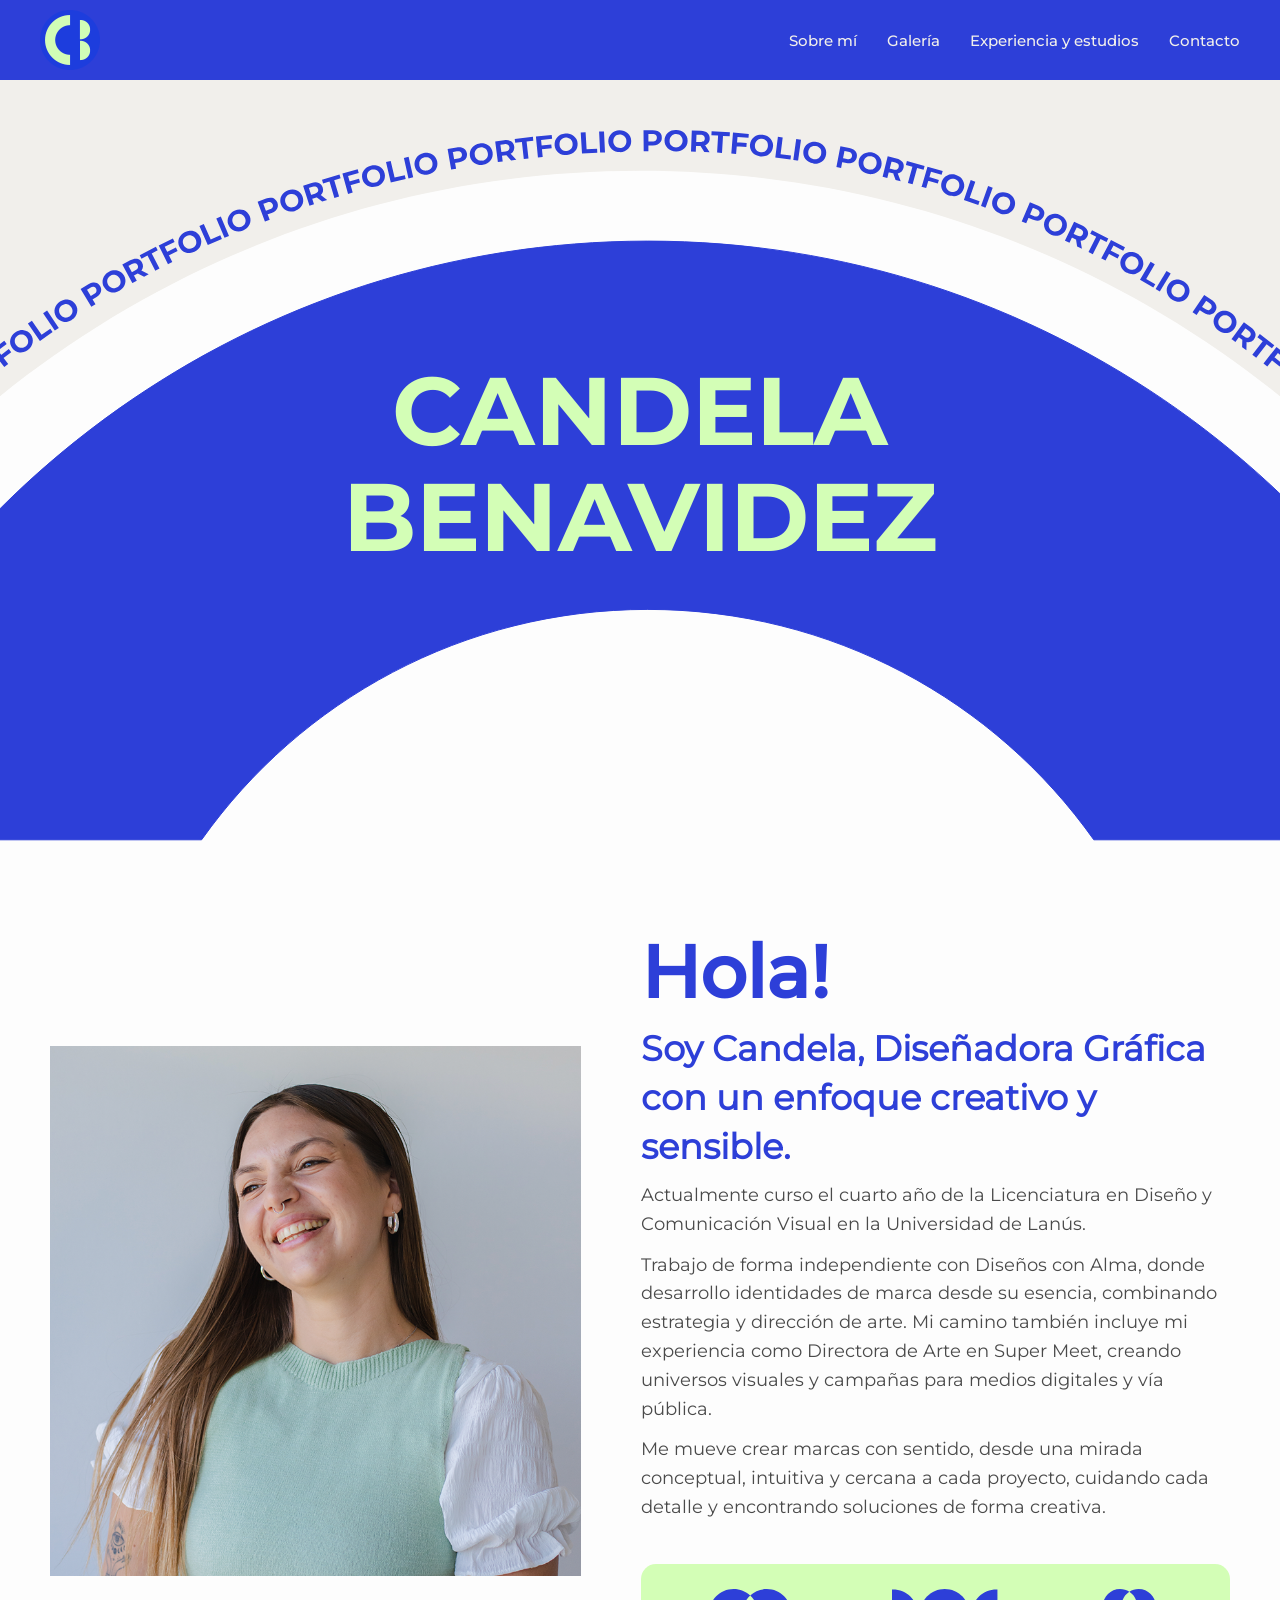
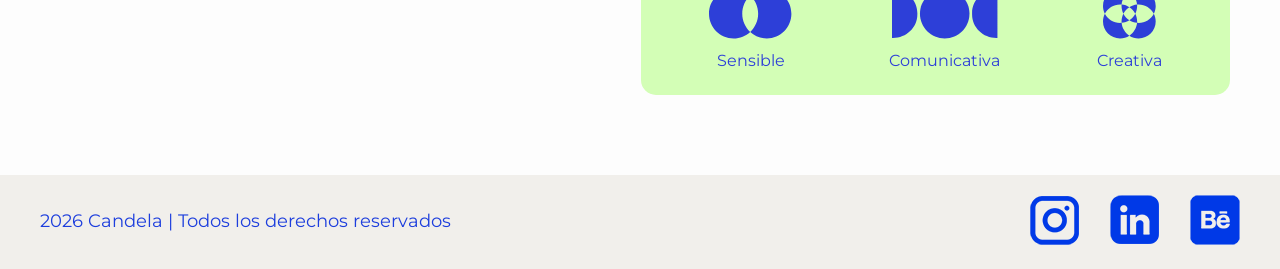
==== commit 8bfaaa29: "correcciones y responsive" ====
--- a/index.html
+++ b/index.html
@@ -15,11 +15,17 @@
 <body>
     <header>
         <nav>
-            <img src="img/logos/logo_header.png" alt="Logo de Candela" width="60" height="60" class="logo">
-            <a href="index.html">Sobre mí</a>
-            <a href="galeria.html">Galería</a>
-            <a href="experiencia_estudios.html">Experiencia y estudios</a>
-            <a href="contacto.html">Contacto</a>
+            <img src="img/logos/logo_header.png" alt="Logo" class="logo">  
+            <input type="checkbox" id="menu-check">
+            <label for="menu-check" class="menu-icono">
+                <span></span><span></span><span></span>
+            </label>
+            <div class="menu-links">
+                <a href="index.html">Sobre mí</a>
+                <a href="galeria.html">Galería</a>
+                <a href="experiencia_estudios.html">Experiencia y estudios</a>
+                <a href="contacto.html">Contacto</a>
+            </div>
         </nav>
     </header> 
     <main>
@@ -59,7 +65,7 @@
     </main>
     <footer>
         <div class="derechos-reservados">
-            <p>2025 Candela | Todos los derechos reservados</p>
+            <p>2026 Candela | Todos los derechos reservados</p>
         </div>
         <div class="redes">
             <a href="https://www.instagram.com/candelabenavidezz/" target="_blank">
--- a/estilos.css
+++ b/estilos.css
@@ -82,8 +82,8 @@
     justify-content: flex-end; 
     align-items: center;
     padding-right: 40px;
-    gap: 30px;              /* El espacio entre tus enlaces */
-    font-size: 15px;        /* Mové los estilos de fuente acá */
+    gap: 30px; 
+    font-size: 15px;
     font-family: var(--fuente-medium);
 }
 
@@ -105,6 +105,10 @@
     margin-left: 40px;
     margin-right: auto;
   }
+
+.menu-checkbox {
+  display: none;
+}
 
 #cabecera {
     width: 100%;
@@ -293,7 +297,7 @@
     width: 100%;
     height: 599px;
     padding: 40px 30px;
-    box-sizing: border-box; /* solución que encontre para recortar el fondo de las frases */
+    box-sizing: border-box;
     display: flex;
     align-items: center;
     justify-content: center;
@@ -644,4 +648,191 @@
 .boton-hablemos:active {
     background-color: var(--color-verde); 
     color: var(--color-azul);   
-}+}
+
+#menu-check{
+     display: none;
+}
+
+.menu-links {
+    display: flex !important; /* Aseguramos que sea flex */
+    gap: 30px !important;     /* Aquí recuperas el espacio */
+    align-items: center;
+}
+
+@media screen and (max-width: 600px) {
+
+body {
+    width: 100vw;
+    overflow-x: hidden;
+    padding: 0 0.9375em;
+    font-size: 1em;
+}
+
+h1 { 
+    font-size: 2em !important; 
+    line-height: 1.2 !important; 
+    text-align: center; 
+}
+
+h2 { 
+    font-size: 1.625em !important; 
+    line-height: 1.2 !important; 
+    text-align: center; 
+}
+
+h3 { 
+    font-size: 1.25em !important; 
+    text-align: center; 
+}
+
+p { 
+    font-size: 1em !important; 
+    line-height: 1.5 !important; 
+    text-align: center; 
+}
+
+img { 
+    max-width: 100% !important; 
+    height: auto !important; 
+}
+
+ header nav {
+    display: flex;
+    flex-direction: row;      
+    justify-content: space-between; 
+    align-items: center;
+    background-color: var(--color-azul);
+    height: 76px;
+    width: 100%;
+    padding: 0 20px;         
+    position: relative;
+}
+
+.logo {
+    margin: 0;
+    height: 50px;
+    width: auto;
+}
+
+.menu-icono { 
+    display: flex !important; 
+    flex-direction: column; 
+    gap: 5px; 
+    cursor: pointer; 
+}
+
+.menu-icono span { 
+    width: 30px; 
+    height: 3px; 
+    background-color: var(--color-blanco); 
+}
+
+.menu-links { 
+    display: none !important; 
+    flex-direction: column !important; 
+    text-align: center; 
+    gap: 15px; 
+}
+
+#menu-check:checked ~ .menu-links { 
+    display: flex !important; 
+}
+
+header nav a { 
+    font-size: 1.125em; 
+    color: var(--color-blanco); 
+}
+
+.contenido {
+    display: flex;
+    flex-direction: column;
+    width: 100%;
+    padding: 0.9375em;
+    margin: 0.625em auto ;
+    text-align: center;
+}
+
+.contenido-texto { 
+    order: 1; 
+    width: 100%; 
+    text-align: center; 
+    align-items: center; 
+}
+
+.esencia-card { 
+    order: 1.5; 
+    width: 100%; 
+    padding: 1em; 
+}
+
+.contenido-imagen { 
+    order: 2; 
+    width: 100%; 
+    margin-top: -1.75em; 
+}
+
+.esencia-item img { 
+    width: 55px !important; 
+    height: 55px !important; 
+}
+    
+.esencia-item span { 
+    font-size: 0.875em !important; 
+}
+
+.cabecera-imagen {
+    width: 100%;
+    max-width: 600px;
+    height: auto;
+    min-height: 250px;
+    background-size: contain;
+}
+
+#cabecera {
+    width: 100%;
+    overflow: hidden;
+}
+
+.cabecera-imagen {
+    width: 100%;
+    height: 250px;
+    background-size: cover;
+    background-position: center;
+    margin: 0;
+}
+
+.menu-links { 
+    display: none; 
+    flex-direction: column; 
+    text-align: center; 
+    justify-content: center; 
+    align-items: center; 
+    position: absolute; 
+    top: 76px; 
+    left: 0; 
+    width: 100%; 
+    background-color: var(--color-verde);
+    padding: 20px 0; 
+    z-index: 999;
+}
+
+.menu-links a {
+    color: var(--color-azul); 
+    font-weight: 600;
+    padding: 15px;
+    width: 100%;
+    display: block;
+}
+
+footer { 
+    display: flex; 
+    flex-direction: column; 
+    text-align: center; 
+}
+
+footer p { 
+    display: none; 
+}
+
+}
